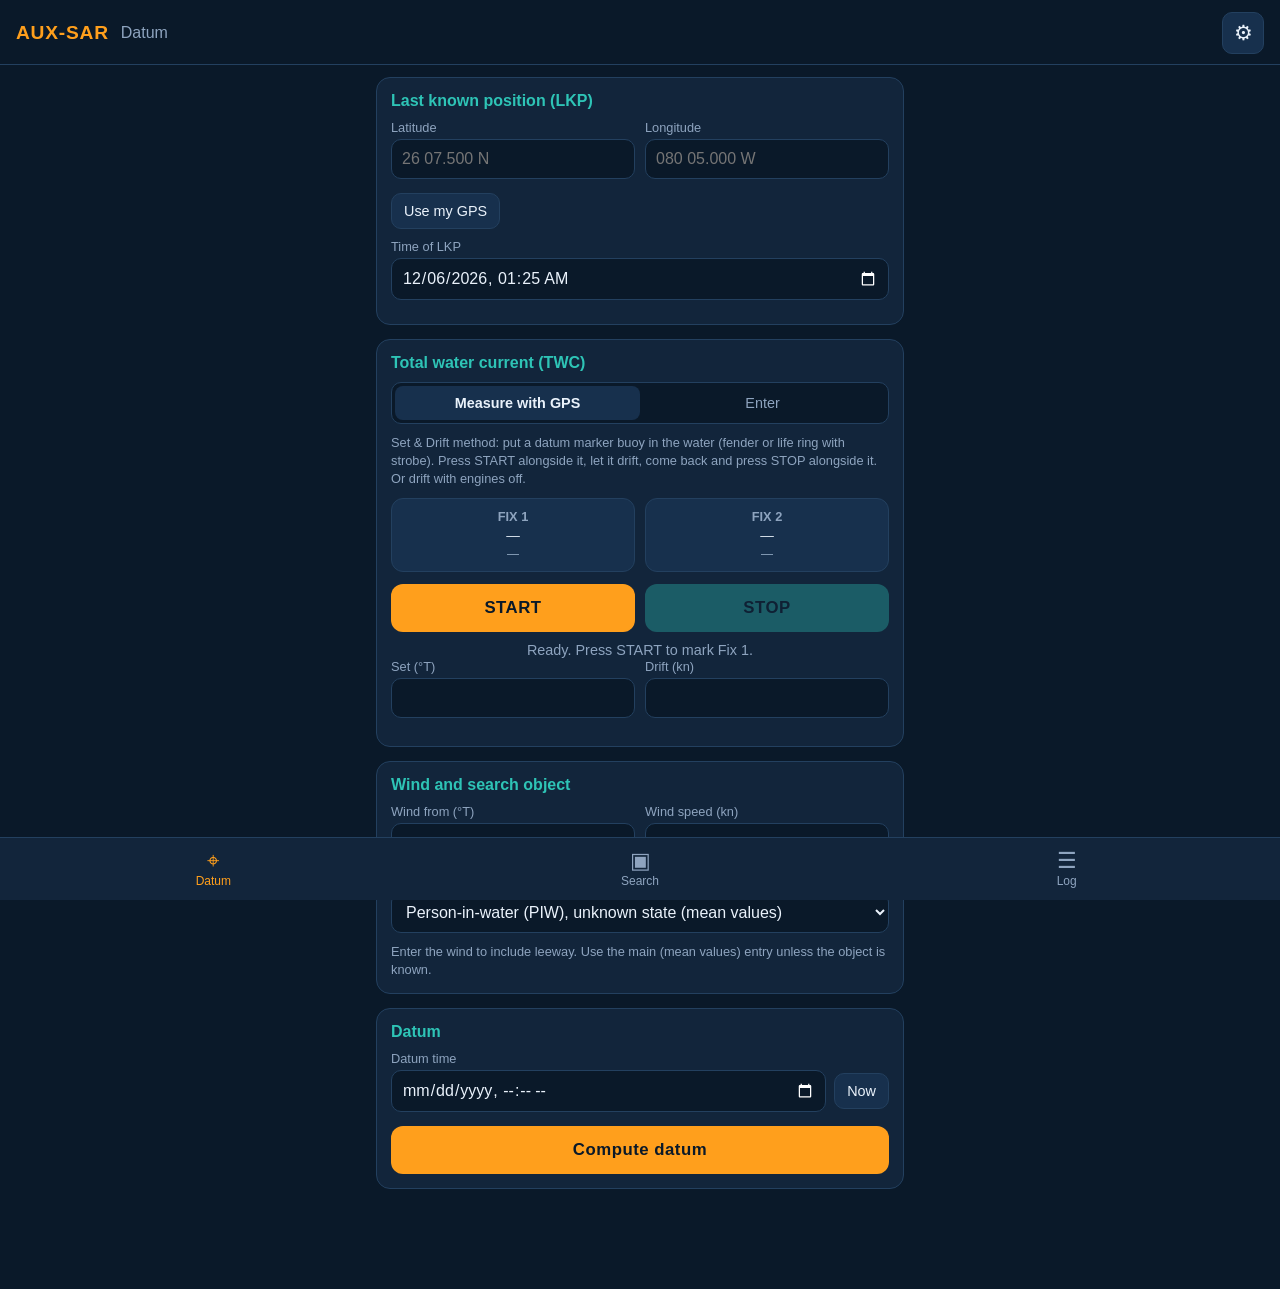
==== index.html @ f76190b9 "AUX-SAR: datum and drift, search patterns, mission log Phone web app (PWA) for USCG Auxiliary SAR co" ====
<!DOCTYPE html>
<html lang="en">
<head>
<meta charset="UTF-8">
<meta name="viewport" content="width=device-width, initial-scale=1, viewport-fit=cover">
<meta name="theme-color" content="#0a1929">
<meta name="apple-mobile-web-app-capable" content="yes">
<meta name="mobile-web-app-capable" content="yes">
<meta name="apple-mobile-web-app-status-bar-style" content="black-translucent">
<meta name="apple-mobile-web-app-title" content="AUX-SAR">
<title>AUX-SAR</title>
<link rel="manifest" href="manifest.json">
<link rel="apple-touch-icon" href="icons/icon-192.png">
<link rel="icon" href="icons/icon-192.png">
<link rel="stylesheet" href="style.css">
</head>
<body>
<header>
  <h1>AUX-SAR</h1>
  <span class="tab-title" id="tabTitle">Datum</span>
  <button id="settingsBtn" class="icon-btn" aria-label="Settings">&#9881;</button>
</header>

<main>
  <!-- ============ DATUM ============ -->
  <section class="tab" id="tab-datum">
    <div class="card">
      <h2>Last known position (LKP)</h2>
      <div class="pos-row">
        <label class="field"><span>Latitude</span><input type="text" id="lkpLat" placeholder="26 07.500 N" autocomplete="off"></label>
        <label class="field"><span>Longitude</span><input type="text" id="lkpLon" placeholder="080 05.000 W" autocomplete="off"></label>
      </div>
      <div class="row-btns">
        <button type="button" class="small-btn" data-gps="lkp">Use my GPS</button>
      </div>
      <label class="field"><span>Time of LKP</span><input type="datetime-local" id="lkpTime"></label>
    </div>

    <div class="card">
      <h2>Total water current (TWC)</h2>
      <div class="seg" id="twcModeSeg">
        <button type="button" class="seg-btn" data-mode="measure">Measure with GPS</button>
        <button type="button" class="seg-btn" data-mode="enter">Enter</button>
      </div>
      <div id="twcMeasure">
        <p class="hint">Set &amp; Drift method: put a datum marker buoy in the water (fender or life ring with strobe). Press START alongside it, let it drift, come back and press STOP alongside it. Or drift with engines off.</p>
        <div class="fixes">
          <div class="fix-card"><h3>Fix 1</h3><p class="coord" id="fix1Coord">&mdash;</p><p class="time" id="fix1Time">&mdash;</p></div>
          <div class="fix-card"><h3>Fix 2</h3><p class="coord" id="fix2Coord">&mdash;</p><p class="time" id="fix2Time">&mdash;</p></div>
        </div>
        <div class="controls">
          <button id="startBtn" type="button" class="big-btn start">START</button>
          <button id="stopBtn" type="button" class="big-btn stop" disabled>STOP</button>
        </div>
        <p class="status" id="twcStatus">Ready. Press START to mark Fix&nbsp;1.</p>
        <button id="twcResetBtn" type="button" class="text-btn" hidden>New measurement</button>
      </div>
      <div class="pos-row">
        <label class="field"><span>Set (&deg;T)</span><input type="number" id="twcSet" min="0" max="360" step="1" inputmode="decimal"></label>
        <label class="field"><span>Drift (kn)</span><input type="number" id="twcDrift" min="0" step="0.1" inputmode="decimal"></label>
      </div>
      <p class="meta" id="twcMeta"></p>
    </div>

    <div class="card">
      <h2>Wind and search object</h2>
      <div class="pos-row">
        <label class="field"><span>Wind from (&deg;T)</span><input type="number" id="windFrom" min="0" max="360" step="1" inputmode="decimal"></label>
        <label class="field"><span>Wind speed (kn)</span><input type="number" id="windSpeed" min="0" step="1" inputmode="decimal"></label>
      </div>
      <label class="field"><span>Search object</span><select id="objectSel"></select></label>
      <p class="meta" id="leewayMeta"></p>
    </div>

    <div class="card">
      <h2>Datum</h2>
      <label class="field"><span>Datum time</span>
        <div class="row"><input type="datetime-local" id="datumTime"><button type="button" class="small-btn" id="datumNowBtn">Now</button></div>
      </label>
      <button id="datumCalcBtn" type="button" class="big-btn start wide">Compute datum</button>
      <p class="error" id="datumError" hidden></p>
      <div id="datumResult" hidden>
        <div class="result-grid">
          <div class="result-box wide"><span class="label">Datum</span><span class="value small" id="datumPos"></span></div>
          <div class="result-box"><span class="label">Direction of drift</span><span class="value" id="driftDir"></span></div>
          <div class="result-box"><span class="label">Drift rate</span><span class="value" id="driftRate"></span></div>
        </div>
        <table class="data">
          <tbody id="datumTable"></tbody>
        </table>
        <div class="row-btns">
          <button id="useDatumBtn" type="button" class="big-btn start wide">Use for search pattern</button>
        </div>
      </div>
    </div>
  </section>

  <!-- ============ SEARCH ============ -->
  <section class="tab" id="tab-search" hidden>
    <div class="card">
      <label class="field"><span>Search pattern</span>
        <select id="patternSel">
          <option value="SS">Expanding Square (SS)</option>
          <option value="VS">Sector (VS)</option>
          <option value="PS">Parallel (PS)</option>
          <option value="CS">Creeping Line (CS)</option>
          <option value="TSR">Trackline, Return (TSR)</option>
          <option value="TSN">Trackline, Non-return (TSN)</option>
        </select>
      </label>
      <p class="hint" id="patternHint"></p>
    </div>

    <div class="card" id="datumCard">
      <h2 id="datumCardTitle">Datum (CSP)</h2>
      <div class="pos-row">
        <label class="field"><span>Latitude</span><input type="text" id="sDatumLat" placeholder="26 07.500 N" autocomplete="off"></label>
        <label class="field"><span>Longitude</span><input type="text" id="sDatumLon" placeholder="080 05.000 W" autocomplete="off"></label>
      </div>
      <div class="row-btns">
        <button type="button" class="small-btn" data-gps="sDatum">Use my GPS</button>
      </div>
    </div>

    <div class="card" id="trackCard" hidden>
      <h2>Intended track</h2>
      <p class="sub">Origin</p>
      <div class="pos-row">
        <label class="field"><span>Latitude</span><input type="text" id="origLat" autocomplete="off"></label>
        <label class="field"><span>Longitude</span><input type="text" id="origLon" autocomplete="off"></label>
      </div>
      <div class="row-btns"><button type="button" class="small-btn" data-gps="orig">Use my GPS</button></div>
      <p class="sub">Destination</p>
      <div class="pos-row">
        <label class="field"><span>Latitude</span><input type="text" id="destLat" autocomplete="off"></label>
        <label class="field"><span>Longitude</span><input type="text" id="destLon" autocomplete="off"></label>
      </div>
      <label class="field" id="sideField"><span>Run out on which side of the track</span>
        <select id="sideSel"><option value="right">Right (starboard)</option><option value="left">Left (port)</option></select>
      </label>
    </div>

    <div class="card">
      <h2>Search parameters</h2>
      <div class="pos-row">
        <label class="field" id="spacingField"><span id="spacingLabel">Track spacing S (nm)</span><input type="number" id="spacing" min="0.05" step="0.1" inputmode="decimal"></label>
        <label class="field"><span>Search speed (kn)</span><input type="number" id="speed" min="1" step="1" inputmode="decimal"></label>
      </div>
      <details class="guide" id="spacingGuide">
        <summary>Initial track spacing (first SRU on scene)</summary>
        <table class="data tap">
          <thead><tr><th>Search object</th><th>Good<br><small>wind &lt;15 kn, seas &lt;3 ft</small></th><th>Poor<br><small>wind &ge;15 kn or seas &ge;3 ft</small></th></tr></thead>
          <tbody id="spacingTable"></tbody>
        </table>
        <p class="hint">Tap a value to use it. Source: Coxswain SAR Guide.</p>
      </details>

      <div id="firstLegFields">
        <label class="field"><span>First leg course (&deg;T) &mdash; direction of drift, 000 if no drift</span>
          <input type="number" id="firstCourse" min="0" max="360" step="1" inputmode="decimal">
        </label>
      </div>
      <label class="field" id="ssLegsField"><span>Number of legs</span><input type="number" id="ssLegs" min="1" max="60" step="1" inputmode="numeric"></label>
      <label class="field" id="ssRotField"><span>Search</span>
        <select id="ssRot"><option value="first">First search</option><option value="second">Second search (rotate 45&deg; right)</option></select>
      </label>
      <label class="field" id="vsRotField"><span>Search</span>
        <select id="vsRot">
          <option value="first">First search</option>
          <option value="second">Second search, same SRU (rotate 30&deg; right)</option>
          <option value="vm">Second SRU, VM (rotate 90&deg; left)</option>
        </select>
      </label>

      <div id="areaFields">
        <div class="pos-row">
          <label class="field"><span>Length, major axis (nm)</span><input type="number" id="areaLen" min="0.1" step="0.5" inputmode="decimal"></label>
          <label class="field"><span>Width, minor axis (nm)</span><input type="number" id="areaWid" min="0.1" step="0.5" inputmode="decimal"></label>
        </div>
        <div class="pos-row">
          <label class="field"><span>Major axis (&deg;T)</span><input type="number" id="areaAxis" min="0" max="360" step="1" inputmode="decimal"></label>
          <label class="field"><span>CSP corner</span><select id="cornerSel"></select></label>
        </div>
      </div>

      <button id="planBtn" type="button" class="big-btn start wide">Plan search</button>
      <p class="error" id="planError" hidden></p>
    </div>

    <div class="card" id="planResult" hidden>
      <h2 id="planTitle"></h2>
      <div class="result-grid">
        <div class="result-box wide"><span class="label">Commence search point (CSP)</span><span class="value small" id="planCsp"></span></div>
        <div class="result-box"><span class="label">Total track</span><span class="value" id="planTotal"></span></div>
        <div class="result-box"><span class="label">Time at speed</span><span class="value" id="planTime"></span></div>
      </div>
      <svg id="planSvg" class="plot" viewBox="0 0 300 300" role="img" aria-label="Search pattern plot"></svg>
      <p class="meta" id="planMeta"></p>
      <div class="table-wrap">
        <table class="data legs">
          <thead><tr><th>Leg</th><th>&deg;T</th><th>&deg;M</th><th>nm</th><th>Time</th><th>Turn point</th></tr></thead>
          <tbody id="legTable"></tbody>
        </table>
      </div>
      <div class="row-btns">
        <button id="planLogBtn" type="button" class="small-btn">Add to mission log</button>
        <button id="planShareBtn" type="button" class="small-btn">Share</button>
      </div>
    </div>
  </section>

  <!-- ============ LOG ============ -->
  <section class="tab" id="tab-log" hidden>
    <div class="card">
      <div class="row">
        <select id="missionSel" class="grow" aria-label="Mission"></select>
        <button id="newMissionBtn" type="button" class="small-btn">New</button>
      </div>
    </div>

    <details class="card" id="headerCard" open>
      <summary><h2>Mission &amp; briefing</h2></summary>
      <div id="headerFields"></div>
      <h3 class="sub">Briefing</h3>
      <div id="briefingFields"></div>
    </details>

    <div class="card">
      <h2>New entry</h2>
      <div class="chips" id="entryChips"></div>
      <textarea id="entryText" rows="3" placeholder="Details (optional)"></textarea>
      <label class="check"><input type="checkbox" id="entryGps" checked> Record GPS position</label>
      <button id="addEntryBtn" type="button" class="big-btn start wide">Log entry</button>
      <p class="status" id="entryStatus"></p>
    </div>

    <div class="card">
      <h2>Log</h2>
      <ul class="entries" id="entryList"></ul>
      <p class="hint" id="entryEmpty">No entries yet.</p>
    </div>

    <div class="card">
      <h2>Export</h2>
      <div class="row-btns">
        <button id="shareLogBtn" type="button" class="small-btn">Share / email</button>
        <button id="csvLogBtn" type="button" class="small-btn">CSV file</button>
        <button id="printLogBtn" type="button" class="small-btn">Print / PDF</button>
      </div>
      <button id="deleteMissionBtn" type="button" class="text-btn danger">Delete this mission</button>
    </div>
  </section>
</main>

<nav class="tabbar" id="tabbar">
  <button type="button" data-tab="datum" class="active"><span class="ti">&#8982;</span>Datum</button>
  <button type="button" data-tab="search"><span class="ti">&#9635;</span>Search</button>
  <button type="button" data-tab="log"><span class="ti">&#9776;</span>Log</button>
</nav>

<div id="settingsPanel" class="overlay" hidden>
  <div class="sheet">
    <h2>Settings</h2>
    <label class="field">
      <span>Magnetic variation</span>
      <div class="seg" id="varModeSeg">
        <button type="button" class="seg-btn" data-mode="auto">Automatic</button>
        <button type="button" class="seg-btn" data-mode="manual">Manual</button>
      </div>
    </label>
    <p class="hint" id="varAutoHint">Computed from the position using the WMM2025 world magnetic model (valid 2025&ndash;2030).</p>
    <label class="field" id="varManualField" hidden>
      <span>Variation</span>
      <div class="row">
        <input type="number" id="varDeg" min="0" max="180" step="0.1" inputmode="decimal">
        <span>&deg;</span>
        <select id="varDir"><option value="E">E</option><option value="W">W</option></select>
      </div>
    </label>
    <label class="field">
      <span>Min. interval for a valid TWC measurement (seconds)</span>
      <input type="number" id="minInterval" min="1" step="1" inputmode="numeric">
    </label>
    <p class="hint">AUX-SAR is a planning aid. Follow the SMC's Search Action Plan; the coxswain is responsible for safe navigation.</p>
    <div class="sheet-actions">
      <button id="settingsSave" type="button" class="big-btn start">Save</button>
      <button id="settingsClose" type="button" class="text-btn">Cancel</button>
    </div>
  </div>
</div>

<div id="printArea" class="print-only"></div>

<script src="wmm.js"></script>
<script type="module" src="app.js"></script>
</body>
</html>
---- style.css ----
:root {
  --bg: #0a1929;
  --panel: #12253b;
  --panel-2: #17304d;
  --accent: #ff9f1c;
  --accent-2: #2ec4b6;
  --text: #eaf2fb;
  --muted: #8ea4bf;
  --danger: #e63946;
  --border: #23405f;
  --tabbar-h: 62px;
  color-scheme: dark;
}

* { box-sizing: border-box; }

[hidden] { display: none !important; }

html, body {
  margin: 0;
  padding: 0;
  background: var(--bg);
  color: var(--text);
  font-family: -apple-system, BlinkMacSystemFont, "Segoe UI", Roboto, sans-serif;
  -webkit-tap-highlight-color: transparent;
  -webkit-text-size-adjust: 100%;
}

header {
  position: sticky;
  top: 0;
  z-index: 5;
  display: flex;
  align-items: center;
  gap: 12px;
  padding: max(12px, env(safe-area-inset-top)) 16px 10px;
  background: var(--bg);
  border-bottom: 1px solid var(--border);
}

header h1 { font-size: 1.2rem; margin: 0; letter-spacing: 0.04em; color: var(--accent); }
.tab-title { flex: 1; color: var(--muted); font-size: 1rem; }

.icon-btn {
  background: var(--panel-2);
  border: 1px solid var(--border);
  color: var(--text);
  font-size: 1.3rem;
  width: 42px;
  height: 42px;
  border-radius: 10px;
}

main {
  padding: 12px 16px calc(var(--tabbar-h) + env(safe-area-inset-bottom) + 24px);
  max-width: 560px;
  margin: 0 auto;
}

.card {
  background: var(--panel);
  border: 1px solid var(--border);
  border-radius: 14px;
  padding: 14px;
  margin-bottom: 14px;
}

.card h2 { font-size: 1rem; margin: 0 0 10px; color: var(--accent-2); }
.card h3 { font-size: 0.9rem; margin: 0 0 6px; color: var(--muted); font-weight: 600; }
details.card > summary { list-style: none; cursor: pointer; }
details.card > summary::-webkit-details-marker { display: none; }
details.card > summary h2 { display: inline; }
details.card > summary::after { content: ' ▾'; color: var(--muted); }
details.card:not([open]) > summary::after { content: ' ▸'; }
.sub { color: var(--muted); font-size: 0.85rem; margin: 10px 0 4px; }

.field { display: flex; flex-direction: column; gap: 4px; margin-bottom: 10px; min-width: 0; }
.field > span { font-size: 0.8rem; color: var(--muted); }

input, select, textarea {
  width: 100%;
  background: var(--bg);
  color: var(--text);
  border: 1px solid var(--border);
  border-radius: 10px;
  padding: 10px;
  font-size: 16px; /* stops iOS zooming into inputs */
  font-family: inherit;
  min-width: 0;
}
input:focus, select:focus, textarea:focus { outline: 2px solid var(--accent-2); outline-offset: 0; }
textarea { resize: vertical; margin-bottom: 8px; }

.pos-row { display: grid; grid-template-columns: 1fr 1fr; gap: 10px; }
.row { display: flex; gap: 8px; align-items: center; }
.row .grow { flex: 1; }
.row-btns { display: flex; flex-wrap: wrap; gap: 8px; margin: 4px 0 10px; }

.seg { display: flex; background: var(--bg); border: 1px solid var(--border); border-radius: 10px; padding: 3px; margin-bottom: 10px; }
.seg-btn { flex: 1; background: none; border: 0; color: var(--muted); padding: 9px 6px; border-radius: 8px; font-size: 0.9rem; }
.seg-btn.active { background: var(--panel-2); color: var(--text); font-weight: 600; }

.fixes { display: grid; grid-template-columns: 1fr 1fr; gap: 10px; margin-bottom: 12px; }
.fix-card { background: var(--panel-2); border: 1px solid var(--border); border-radius: 12px; padding: 10px; text-align: center; }
.fix-card h3 { margin: 0 0 4px; color: var(--muted); font-size: 0.8rem; text-transform: uppercase; }
.fix-card .coord { margin: 0; font-size: 0.85rem; font-variant-numeric: tabular-nums; }
.fix-card .time { margin: 4px 0 0; font-size: 0.75rem; color: var(--muted); }

.controls { display: grid; grid-template-columns: 1fr 1fr; gap: 10px; }

.big-btn {
  border: 0;
  border-radius: 12px;
  padding: 14px;
  font-size: 1.05rem;
  font-weight: 700;
  letter-spacing: 0.03em;
  color: #0a1929;
}
.big-btn.start { background: var(--accent); }
.big-btn.stop { background: var(--accent-2); }
.big-btn:disabled { opacity: 0.35; }
.big-btn.wide { width: 100%; margin-top: 4px; }

.small-btn {
  background: var(--panel-2);
  color: var(--text);
  border: 1px solid var(--border);
  border-radius: 10px;
  padding: 9px 12px;
  font-size: 0.9rem;
}
.small-btn:active, .big-btn:active { transform: scale(0.98); }

.text-btn { display: block; margin: 10px auto 0; background: none; border: 0; color: var(--accent-2); font-size: 0.95rem; padding: 8px; }
.text-btn.danger { color: var(--danger); }

.status { text-align: center; color: var(--muted); font-size: 0.9rem; margin: 10px 0 0; min-height: 1.2em; }
.hint { color: var(--muted); font-size: 0.8rem; line-height: 1.4; margin: 0 0 10px; }
.meta { color: var(--muted); font-size: 0.8rem; line-height: 1.4; margin: 4px 0 0; }
.error { color: #ff8a93; font-size: 0.9rem; margin: 10px 0 0; }

.result-grid { display: grid; grid-template-columns: 1fr 1fr; gap: 10px; margin: 12px 0; }
.result-box { background: var(--panel-2); border: 1px solid var(--border); border-radius: 12px; padding: 10px; text-align: center; }
.result-box.wide { grid-column: 1 / -1; }
.result-box .label { display: block; color: var(--muted); font-size: 0.75rem; margin-bottom: 4px; }
.result-box .value { font-size: 1.35rem; font-weight: 700; font-variant-numeric: tabular-nums; }
.result-box .value.small { font-size: 1.05rem; }

table.data { width: 100%; border-collapse: collapse; font-size: 0.85rem; font-variant-numeric: tabular-nums; margin: 8px 0; }
table.data th, table.data td { border-bottom: 1px solid var(--border); padding: 7px 4px; text-align: left; vertical-align: top; }
table.data th { color: var(--muted); font-weight: 600; font-size: 0.75rem; }
table.data td.num, table.data th.num { text-align: right; }
table.data tr.cross td { color: var(--muted); }
table.tap td button { background: var(--panel-2); color: var(--text); border: 1px solid var(--border); border-radius: 8px; padding: 6px 10px; font-size: 0.9rem; }
.table-wrap { overflow-x: auto; }
table.legs td:last-child { font-size: 0.75rem; white-space: nowrap; }

details.guide { margin: 0 0 10px; }
details.guide summary { color: var(--accent-2); font-size: 0.85rem; cursor: pointer; padding: 4px 0; }

.plot { width: 100%; height: auto; background: var(--bg); border: 1px solid var(--border); border-radius: 12px; margin: 4px 0 8px; }

.chips { display: flex; flex-wrap: wrap; gap: 6px; margin-bottom: 10px; }
.chip { background: var(--bg); color: var(--text); border: 1px solid var(--border); border-radius: 18px; padding: 7px 12px; font-size: 0.85rem; }
.chip.active { background: var(--accent); color: #0a1929; border-color: var(--accent); font-weight: 600; }

.check { display: flex; align-items: center; gap: 8px; font-size: 0.9rem; color: var(--muted); margin-bottom: 8px; }
.check input { width: auto; }

.entries { list-style: none; margin: 0; padding: 0; }
.entries li { border-bottom: 1px solid var(--border); padding: 9px 0; display: grid; grid-template-columns: 1fr auto; gap: 2px 8px; }
.entries .e-head { font-size: 0.9rem; }
.entries .e-head b { color: var(--accent); }
.entries .e-pos, .entries .e-text { grid-column: 1; font-size: 0.8rem; color: var(--muted); white-space: pre-wrap; }
.entries .e-text { color: var(--text); }
.entries .e-del { grid-column: 2; grid-row: 1 / span 3; align-self: center; background: none; border: 0; color: var(--muted); font-size: 1.1rem; padding: 6px; }

.tabbar {
  position: fixed;
  left: 0; right: 0; bottom: 0;
  z-index: 6;
  display: flex;
  background: var(--panel);
  border-top: 1px solid var(--border);
  padding-bottom: env(safe-area-inset-bottom);
}
.tabbar button {
  flex: 1;
  height: var(--tabbar-h);
  background: none;
  border: 0;
  color: var(--muted);
  font-size: 0.75rem;
  display: flex;
  flex-direction: column;
  align-items: center;
  justify-content: center;
  gap: 2px;
}
.tabbar .ti { font-size: 1.35rem; line-height: 1; }
.tabbar button.active { color: var(--accent); }

.overlay { position: fixed; inset: 0; z-index: 10; background: rgba(0, 0, 0, 0.6); display: flex; align-items: flex-end; justify-content: center; }
.sheet {
  width: 100%;
  max-width: 560px;
  max-height: 90vh;
  overflow-y: auto;
  background: var(--panel);
  border-top-left-radius: 18px;
  border-top-right-radius: 18px;
  padding: 18px 16px calc(18px + env(safe-area-inset-bottom));
}
.sheet h2 { margin: 0 0 14px; }
.sheet-actions { display: grid; gap: 4px; margin-top: 8px; }

.print-only { display: none; }

@media print {
  body { background: #fff; color: #000; }
  header, main, .tabbar, .overlay { display: none !important; }
  .print-only { display: block !important; font: 11pt/1.4 Georgia, serif; white-space: pre-wrap; padding: 0; }
}
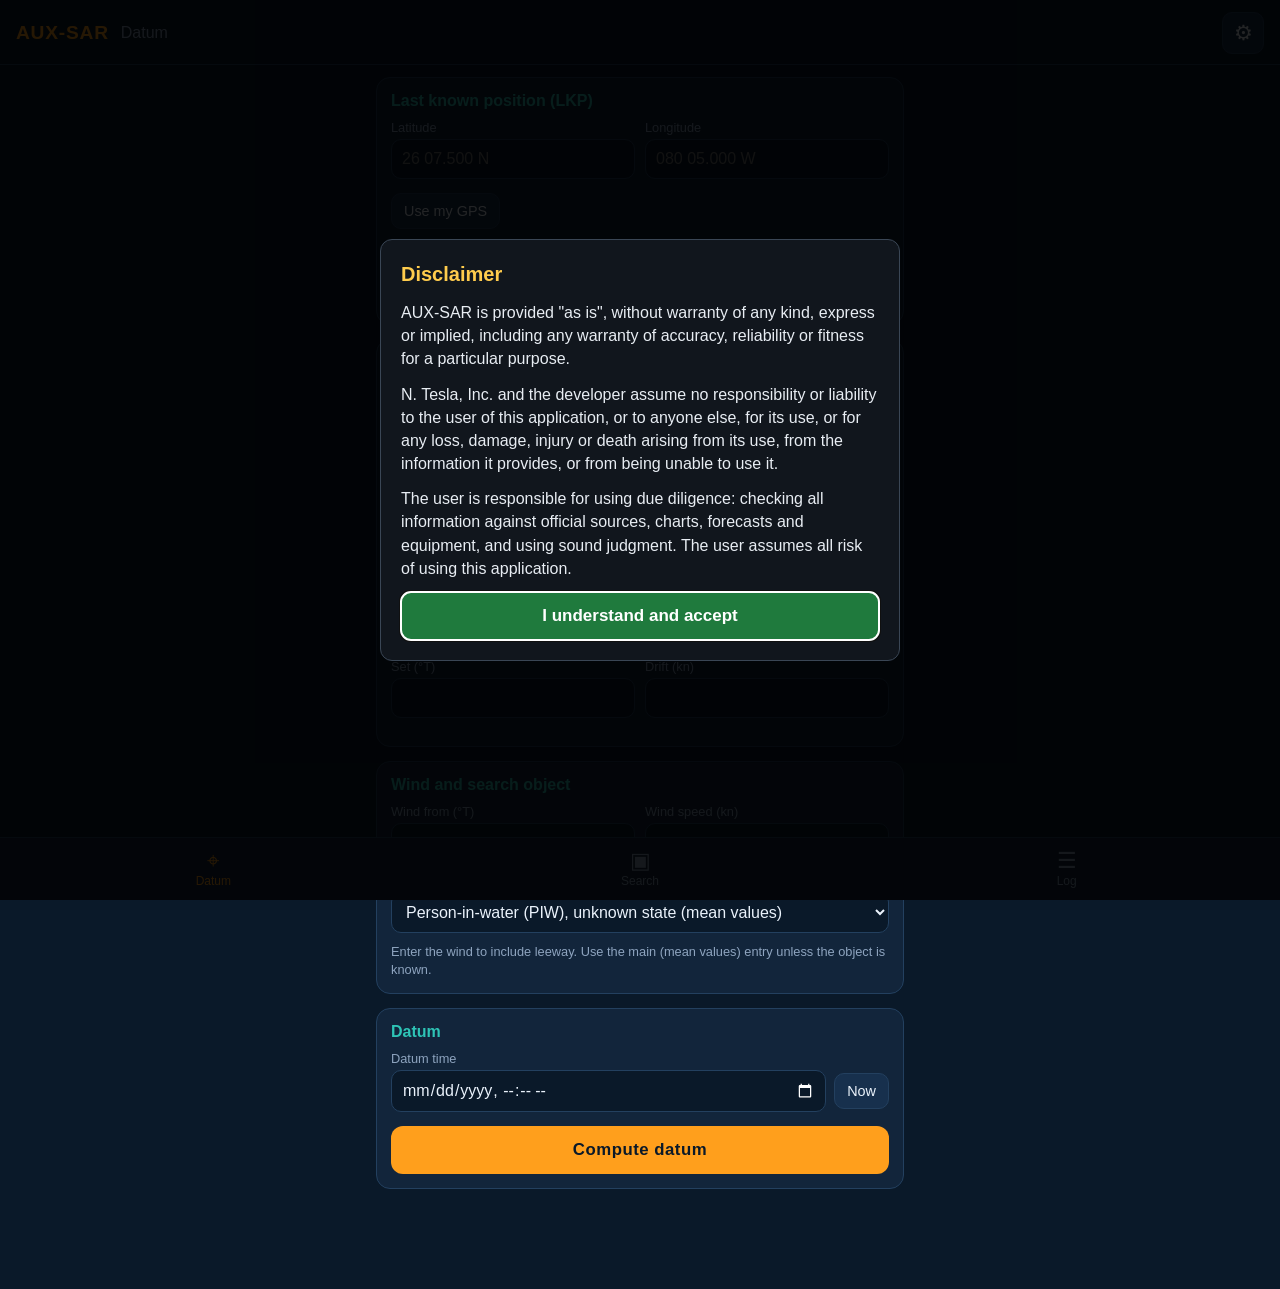
==== commit f986068d: "Show a disclaimer on first use that must be accepted The app stays covered until the user taps "I un" ====
--- a/index.html
+++ b/index.html
@@ -97,6 +97,54 @@
 
   <!-- ============ SEARCH ============ -->
   <section class="tab" id="tab-search" hidden>
+    <div class="seg" id="searchModeSeg">
+      <button type="button" class="seg-btn active" data-mode="plan">Plan</button>
+      <button type="button" class="seg-btn" data-mode="nav">Commence search</button>
+    </div>
+
+    <div id="searchNavView" hidden>
+      <div class="card" id="navNoPlan">
+        <h2>No search planned</h2>
+        <p class="hint">Plan a search pattern first, then come back here to run it.</p>
+      </div>
+      <div id="navMain" hidden>
+        <div class="card nav-card">
+          <p class="nav-plan" id="navPlanName"></p>
+          <p class="nav-status" id="navStatus">Press START. Keep this screen open during the search.</p>
+          <div class="nav-steer">
+            <span class="label" id="navSteerLabel">Steer</span>
+            <span class="value" id="navSteer">---</span>
+          </div>
+          <div class="nav-countdown" id="navCountdown" hidden></div>
+          <div class="result-grid">
+            <div class="result-box"><span class="label" id="navDistLabel">To turn</span><span class="value" id="navDist">&mdash;</span></div>
+            <div class="result-box"><span class="label">Time</span><span class="value" id="navEta">&mdash;</span></div>
+            <div class="result-box"><span class="label">Next leg</span><span class="value" id="navNext">&mdash;</span></div>
+            <div class="result-box"><span class="label">Off track</span><span class="value" id="navXte">&mdash;</span></div>
+            <div class="result-box"><span class="label">Speed</span><span class="value" id="navSog">&mdash;</span></div>
+            <div class="result-box"><span class="label">Course made good</span><span class="value" id="navCog">&mdash;</span></div>
+          </div>
+        </div>
+        <svg id="navSvg" class="plot" viewBox="0 0 300 300" role="img" aria-label="Boat position on the search pattern"></svg>
+        <div class="card">
+          <div class="controls">
+            <button id="navStartBtn" type="button" class="big-btn start">START</button>
+            <button id="navStopBtn" type="button" class="big-btn stop" disabled>STOP</button>
+          </div>
+          <button id="navResumeBtn" type="button" class="small-btn wide-btn" hidden></button>
+          <div class="row-btns nav-row">
+            <button id="navPrevBtn" type="button" class="small-btn" disabled>&#9664; Leg back</button>
+            <button id="navNextBtn" type="button" class="small-btn" disabled>Leg ahead &#9654;</button>
+            <button id="navMuteBtn" type="button" class="small-btn">Voice on</button>
+            <button id="navTestBtn" type="button" class="small-btn">Test voice</button>
+          </div>
+          <p class="meta" id="navGps"></p>
+          <p class="hint">All courses are magnetic. The voice calls the CSP, the next leg's course about 10 seconds before each turn, a five-second countdown, and "Turn now". On iPhone keep AUX-SAR open with the screen on (it stays awake while guiding), turn the volume up, and make sure the side switch isn't on silent.</p>
+        </div>
+      </div>
+    </div>
+
+    <div id="searchPlanView">
     <div class="card">
       <label class="field"><span>Search pattern</span>
         <select id="patternSel">
@@ -206,6 +254,8 @@
         <button id="planLogBtn" type="button" class="small-btn">Add to mission log</button>
         <button id="planShareBtn" type="button" class="small-btn">Share</button>
       </div>
+      <button id="planCommenceBtn" type="button" class="big-btn start wide">Commence search &#9654;</button>
+    </div>
     </div>
   </section>
 
@@ -282,6 +332,7 @@
       <input type="number" id="minInterval" min="1" step="1" inputmode="numeric">
     </label>
     <p class="hint">AUX-SAR is a planning aid. Follow the SMC's Search Action Plan; the coxswain is responsible for safe navigation.</p>
+    <button type="button" class="text-btn" onclick="showDisclaimer()">Disclaimer</button>
     <div class="sheet-actions">
       <button id="settingsSave" type="button" class="big-btn start">Save</button>
       <button id="settingsClose" type="button" class="text-btn">Cancel</button>
@@ -291,6 +342,7 @@
 
 <div id="printArea" class="print-only"></div>
 
+<script src="disclaimer.js" data-app="AUX-SAR"></script>
 <script src="wmm.js"></script>
 <script type="module" src="app.js"></script>
 </body>
--- a/style.css
+++ b/style.css
@@ -215,6 +215,17 @@
 .sheet h2 { margin: 0 0 14px; }
 .sheet-actions { display: grid; gap: 4px; margin-top: 8px; }
 
+#searchModeSeg { margin-bottom: 14px; }
+.nav-card { text-align: center; }
+.nav-plan { margin: 0; color: var(--muted); font-size: 0.8rem; }
+.nav-status { margin: 4px 0 10px; font-size: 1rem; font-weight: 600; }
+.nav-steer { background: var(--panel-2); border: 1px solid var(--border); border-radius: 14px; padding: 10px; }
+.nav-steer .label { display: block; color: var(--muted); font-size: 0.8rem; }
+.nav-steer .value { display: block; font-size: 3.2rem; font-weight: 800; color: var(--accent); font-variant-numeric: tabular-nums; line-height: 1.1; }
+.nav-countdown { margin-top: 10px; padding: 8px; border-radius: 12px; background: var(--accent); color: #0a1929; font-size: 2rem; font-weight: 800; }
+.nav-row { margin-top: 12px; }
+.wide-btn { width: 100%; margin-top: 10px; }
+
 .print-only { display: none; }
 
 @media print {
